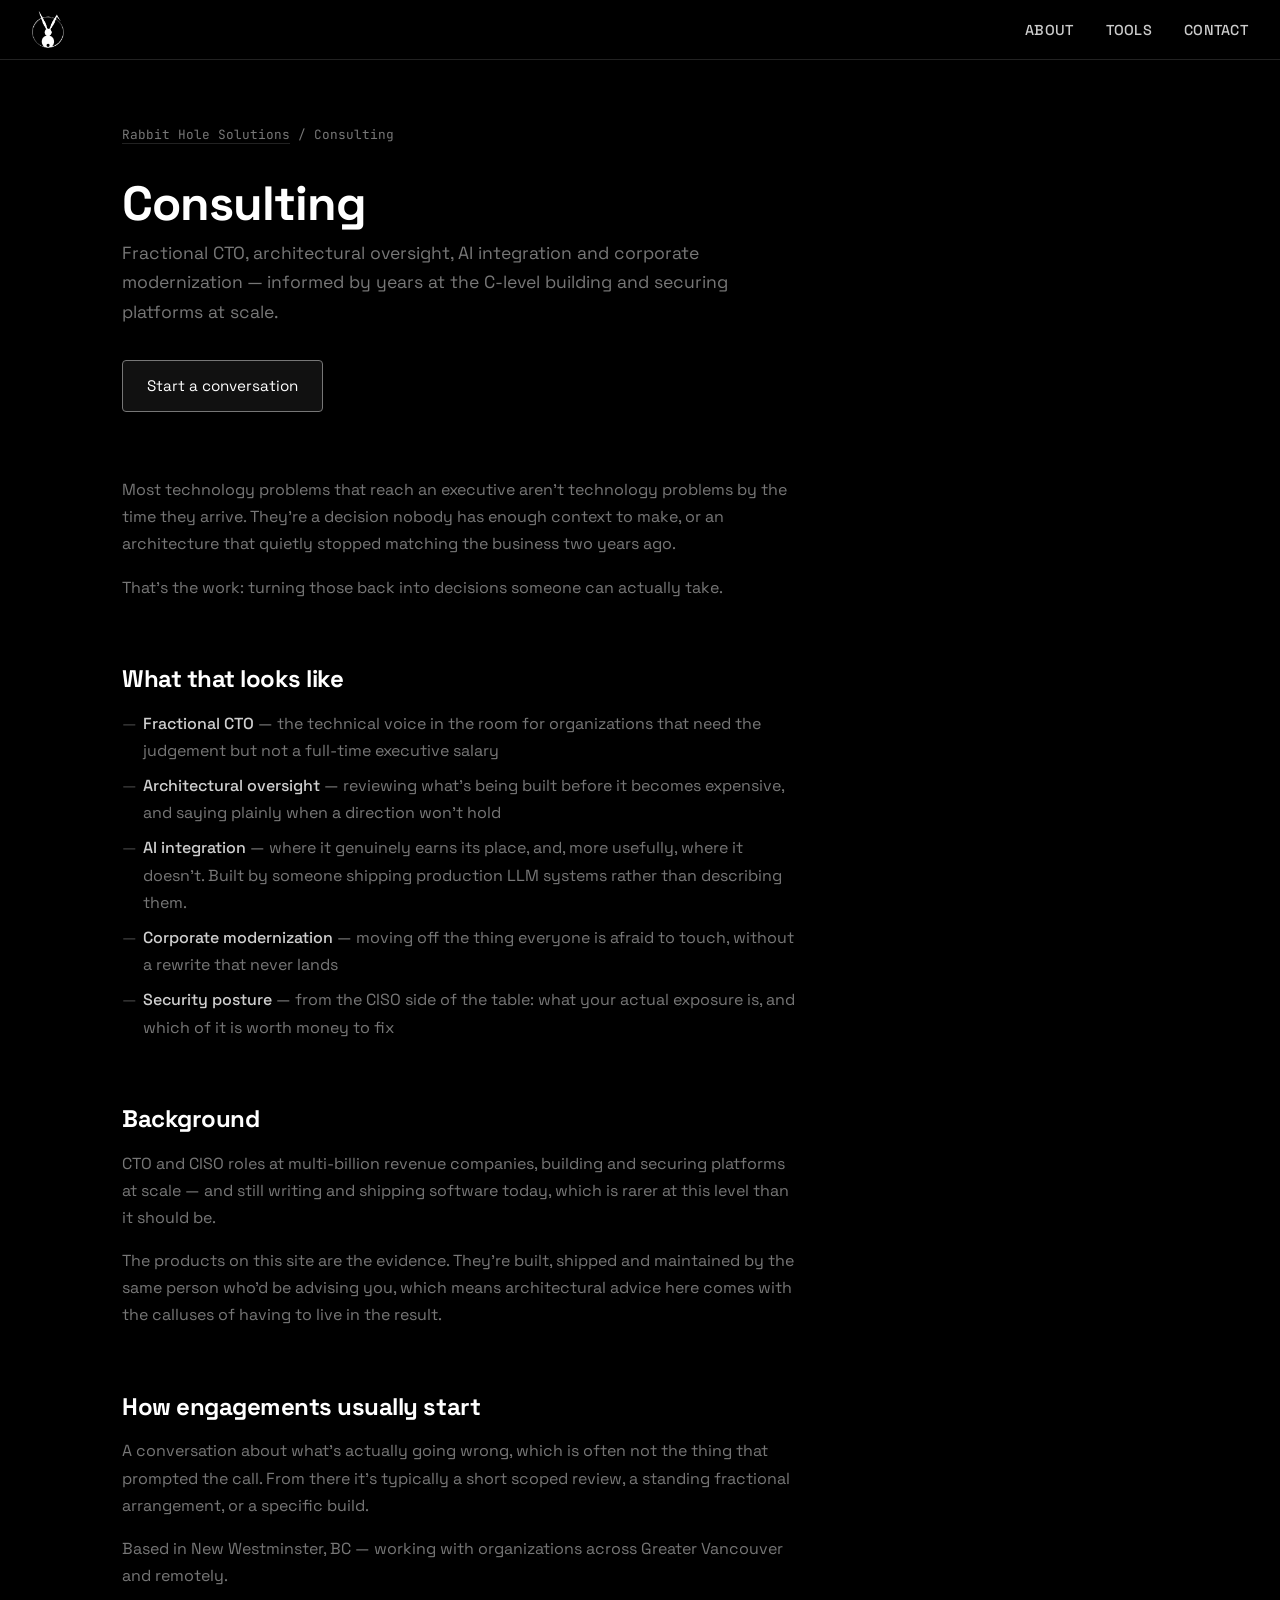
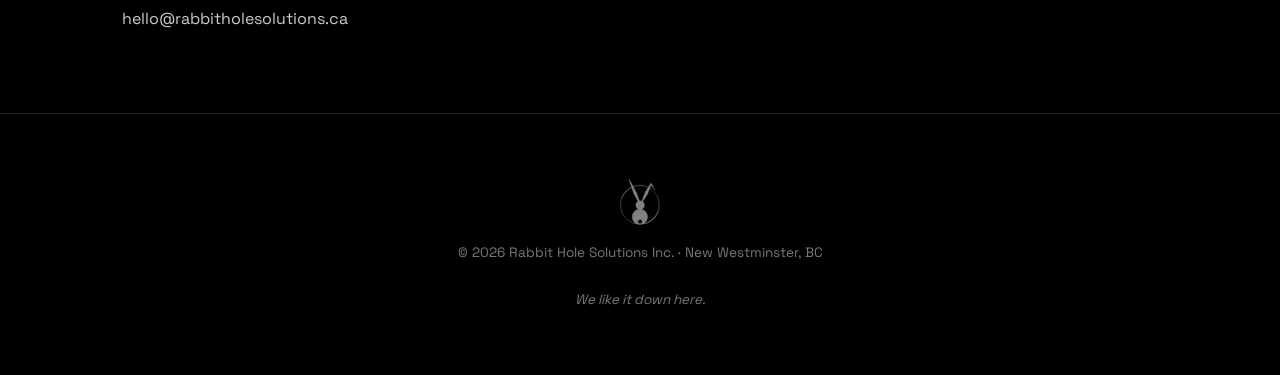
==== consulting/index.html @ 951f1c43 "Product pages at flat URLs, plus a consulting page Six pages: /soundwall/, /tessera/, /highmark-ssh/" ====
<!DOCTYPE html>
<html lang="en">
<head>
    <meta charset="UTF-8">
    <meta name="viewport" content="width=device-width, initial-scale=1.0">
    <title>Consulting — fractional CTO and architectural oversight | Rabbit Hole Solutions</title>
    <meta name="description" content="Fractional CTO, architectural oversight, AI integration and corporate modernization in Vancouver and New Westminster BC — from someone who held the CTO and CISO roles at scale.">
    <meta name="theme-color" content="#000000">
    <link rel="canonical" href="https://rabbitholesolutions.ca/consulting/">

    <meta property="og:site_name" content="Rabbit Hole Solutions Inc.">
    <meta property="og:title" content="Consulting — fractional CTO and architectural oversight">
    <meta property="og:description" content="Fractional CTO, architectural oversight, AI integration and corporate modernization in Vancouver and New Westminster BC — from someone who held the CTO and CISO roles at scale.">
    <meta property="og:image" content="https://rabbitholesolutions.ca/og-card.png">
    <meta property="og:image:width" content="1200">
    <meta property="og:image:height" content="630">
    <meta property="og:url" content="https://rabbitholesolutions.ca/consulting/">
    <meta property="og:type" content="website">

    <meta name="twitter:card" content="summary_large_image">
    <meta name="twitter:title" content="Consulting — fractional CTO and architectural oversight">
    <meta name="twitter:description" content="Fractional CTO, architectural oversight, AI integration and corporate modernization in Vancouver and New Westminster BC — from someone who held the CTO and CISO roles at scale.">
    <meta name="twitter:image" content="https://rabbitholesolutions.ca/og-card.png">

    <link rel="icon" type="image/png" sizes="180x180" href="/favicon.png">
    <link rel="apple-touch-icon" href="/favicon.png">

    <link rel="preconnect" href="https://fonts.googleapis.com">
    <link rel="preconnect" href="https://fonts.gstatic.com" crossorigin>
    <link href="https://fonts.googleapis.com/css2?family=Space+Grotesk:wght@400;500;700&family=JetBrains+Mono:wght@400;500&display=swap" rel="stylesheet">

    <link rel="stylesheet" href="/style.css">

    <script type="application/ld+json">
{
      "@context": "https://schema.org",
      "@type": "ProfessionalService",
      "name": "Rabbit Hole Solutions \u2014 Technology Consulting",
      "description": "Fractional CTO, architectural oversight, AI integration and corporate modernization, from a former CTO and CISO at multi-billion revenue companies.",
      "url": "https://rabbitholesolutions.ca/consulting/",
      "areaServed": "CA",
      "email": "hello@rabbitholesolutions.ca",
      "address": {
            "@type": "PostalAddress",
            "addressLocality": "New Westminster",
            "addressRegion": "BC",
            "addressCountry": "CA"
      },
      "provider": {
            "@type": "Organization",
            "name": "Rabbit Hole Solutions Inc.",
            "url": "https://rabbitholesolutions.ca/"
      }
}
    </script>
</head>
<body>

    <nav class="nav" id="nav">
        <a href="/" class="nav-logo">
            <img src="/inverted.png" alt="Rabbit Hole Solutions" width="32" height="37">
        </a>
        <button class="nav-toggle" aria-label="Menu" aria-expanded="false">
            <span></span><span></span><span></span>
        </button>
        <ul class="nav-links">
            <li><a href="/#about">About</a></li>
            <li><a href="/#tools">Tools</a></li>
            <li><a href="/#contact">Contact</a></li>
        </ul>
    </nav>

    <main class="page">
        <div class="container">
            <p class="breadcrumb"><a href="/">Rabbit Hole Solutions</a> / Consulting</p>

            <div class="product-head">
                <div>
                    <h1 class="product-title">Consulting</h1>
                    <p class="product-tagline">Fractional CTO, architectural oversight, AI integration and corporate modernization — informed by years at the C-level building and securing platforms at scale.</p>
                </div>
            </div>

            <div class="cta-row">
                <a href="mailto:hello@rabbitholesolutions.ca?subject=Consulting" class="cta cta-primary">Start a conversation</a>
            </div>

            <div class="prose">
                <p>Most technology problems that reach an executive aren't technology problems by the time they arrive. They're a decision nobody has enough context to make, or an architecture that quietly stopped matching the business two years ago.</p>
                <p>That's the work: turning those back into decisions someone can actually take.</p>

                <h2>What that looks like</h2>
                <ul>
                    <li><strong>Fractional CTO</strong> — the technical voice in the room for organizations that need the judgement but not a full-time executive salary</li>
                    <li><strong>Architectural oversight</strong> — reviewing what's being built before it becomes expensive, and saying plainly when a direction won't hold</li>
                    <li><strong>AI integration</strong> — where it genuinely earns its place, and, more usefully, where it doesn't. Built by someone shipping production LLM systems rather than describing them.</li>
                    <li><strong>Corporate modernization</strong> — moving off the thing everyone is afraid to touch, without a rewrite that never lands</li>
                    <li><strong>Security posture</strong> — from the CISO side of the table: what your actual exposure is, and which of it is worth money to fix</li>
                </ul>

                <h2>Background</h2>
                <p>CTO and CISO roles at multi-billion revenue companies, building and securing platforms at scale — and still writing and shipping software today, which is rarer at this level than it should be.</p>
                <p>The products on this site are the evidence. They're built, shipped and maintained by the same person who'd be advising you, which means architectural advice here comes with the calluses of having to live in the result.</p>

                <h2>How engagements usually start</h2>
                <p>A conversation about what's actually going wrong, which is often not the thing that prompted the call. From there it's typically a short scoped review, a standing fractional arrangement, or a specific build.</p>
                <p>Based in New Westminster, BC — working with organizations across Greater Vancouver and remotely.</p>

                <p><a href="mailto:hello@rabbitholesolutions.ca?subject=Consulting">hello@rabbitholesolutions.ca</a></p>
            </div>
        </div>
    </main>

    <footer class="footer">
        <div class="container">
            <img src="/inverted.png" alt="" class="footer-logo" width="40" height="47">
            <p class="footer-copy">&copy; 2026 Rabbit Hole Solutions Inc. &middot; New Westminster, BC</p>
            <p class="footer-tagline">We like it down here.</p>
        </div>
    </footer>

    <script>
        var toggle = document.querySelector('.nav-toggle');
        var nav = document.getElementById('nav');
        toggle.addEventListener('click', function() {
            var open = nav.classList.toggle('nav--open');
            toggle.setAttribute('aria-expanded', open);
        });
    </script>

</body>
</html>
---- style.css ----
/* ============================================
   Rabbit Hole Solutions — style.css
   ============================================ */

/* --- Reset & Base --- */

*, *::before, *::after {
    box-sizing: border-box;
    margin: 0;
    padding: 0;
}

html {
    color-scheme: dark;
    scroll-behavior: smooth;
}

body {
    font-family: 'Space Grotesk', system-ui, -apple-system, sans-serif;
    font-size: 1rem;
    line-height: 1.7;
    color: var(--color-text);
    background: var(--color-bg);
    -webkit-font-smoothing: antialiased;
    -moz-osx-font-smoothing: grayscale;
    overflow-x: hidden;
}

/* --- Custom Properties --- */

:root {
    /* Colors */
    --color-bg:             #000000;
    --color-bg-raised:      #0a0a0a;
    --color-bg-card:        #111111;
    --color-bg-card-hover:  #1a1a1a;
    --color-border:         #222222;
    --color-border-hover:   #444444;
    --color-text:           #d0d0d0;
    --color-text-muted:     #777777;
    --color-text-bright:    #ffffff;
    --color-accent:         #ffffff;
    --color-link:           #cccccc;
    --color-link-hover:     #ffffff;

    /* Tag colors */
    --color-tag-vr:         #6c5ce7;
    --color-tag-ai:         #00b894;
    --color-tag-oss:        #fdcb6e;
    --color-tag-quest:      #0984e3;
    --color-tag-dev:        #e17055;
    --color-tag-game:       #d63031;
    --color-tag-music:      #a29bfe;
    --color-tag-media:      #00cec9;
    --color-tag-sec:        #e84393;
    --color-tag-cloud:      #74b9ff;

    /* Typography */
    --font-heading:  'Space Grotesk', system-ui, -apple-system, sans-serif;
    --font-body:     'Space Grotesk', system-ui, -apple-system, sans-serif;
    --font-mono:     'JetBrains Mono', 'Fira Code', 'Cascadia Code', monospace;

    /* Spacing */
    --space-xs:  0.25rem;
    --space-sm:  0.5rem;
    --space-md:  1rem;
    --space-lg:  2rem;
    --space-xl:  4rem;
    --space-2xl: 8rem;

    /* Layout */
    --max-width:   1100px;
    --nav-height:  60px;

    /* Transitions */
    --transition-fast: 150ms ease;
    --transition-med:  300ms ease;
}

/* --- Typography --- */

h1, h2, h3 {
    font-family: var(--font-heading);
    color: var(--color-text-bright);
    letter-spacing: -0.02em;
}

h1 { font-size: clamp(2.5rem, 5vw, 4rem); font-weight: 700; line-height: 1.1; }
h2 { font-size: clamp(1.8rem, 3.5vw, 2.5rem); font-weight: 700; line-height: 1.2; }
h3 { font-size: clamp(1.1rem, 2vw, 1.3rem); font-weight: 500; line-height: 1.3; }

a {
    color: var(--color-link);
    text-decoration: none;
    transition: color var(--transition-fast);
}

a:hover {
    color: var(--color-link-hover);
}

p + p {
    margin-top: var(--space-md);
}

/* --- Layout --- */

.container {
    max-width: var(--max-width);
    margin: 0 auto;
    padding: 0 var(--space-lg);
}

section {
    scroll-margin-top: var(--nav-height);
}

/* --- Section Titles --- */

.section-title {
    text-align: center;
    margin-bottom: var(--space-lg);
}

/* Section divider arcs — disabled for now, re-enable when AI images are in
.section-title::before {
    content: '';
    display: block;
    width: 50px;
    height: 50px;
    border: 1.5px solid var(--color-border-hover);
    border-radius: 50%;
    margin: 0 auto var(--space-lg);
    clip-path: inset(0 0 50% 0);
    opacity: 0.4;
}
*/

.section-subtitle {
    text-align: center;
    color: var(--color-text-muted);
    font-size: 1.1rem;
    margin-top: calc(var(--space-lg) * -0.5);
    margin-bottom: var(--space-xl);
}

/* --- Navigation --- */

.nav {
    position: fixed;
    top: 0;
    left: 0;
    right: 0;
    height: var(--nav-height);
    display: flex;
    align-items: center;
    justify-content: space-between;
    padding: 0 var(--space-lg);
    background: rgba(0, 0, 0, 0.85);
    backdrop-filter: blur(12px);
    -webkit-backdrop-filter: blur(12px);
    border-bottom: 1px solid var(--color-border);
    z-index: 1000;
}

.nav-logo img {
    display: block;
    transition: opacity var(--transition-fast);
}

.nav-logo:hover img {
    opacity: 0.8;
}

.nav-links {
    display: flex;
    list-style: none;
    gap: var(--space-lg);
}

.nav-links a {
    font-size: 0.9rem;
    font-weight: 500;
    letter-spacing: 0.02em;
    text-transform: uppercase;
}

.nav-links a:hover {
    color: var(--color-text-bright);
}

/* Hamburger toggle */
.nav-toggle {
    display: none;
    flex-direction: column;
    justify-content: center;
    gap: 5px;
    background: none;
    border: none;
    cursor: pointer;
    padding: 8px;
    z-index: 1001;
}

.nav-toggle span {
    display: block;
    width: 24px;
    height: 2px;
    background: var(--color-text-bright);
    transition: transform var(--transition-med), opacity var(--transition-med);
}

/* --- Hero --- */

.hero {
    position: relative;
    min-height: 100vh;
    display: flex;
    align-items: center;
    justify-content: center;
    text-align: center;
    padding: var(--nav-height) var(--space-lg) var(--space-xl);
    overflow: hidden;
}

.hero-bg {
    position: absolute;
    left: 0;
    right: 0;
    bottom: 0;
    top: 55%;
    pointer-events: none;
    display: none; /* Hidden until AI-generated images replace the SVG */
}

.hero-motif {
    width: 100%;
    height: 100%;
}

.hero-content {
    position: relative;
    z-index: 1;
    display: flex;
    flex-direction: column;
    align-items: center;
    gap: var(--space-md);
}

.hero-logo {
    max-width: 240px;
    height: auto;
    margin-bottom: var(--space-md);
    filter: drop-shadow(0 0 60px rgba(255, 255, 255, 0.05));
}

.hero-title {
    letter-spacing: -0.03em;
}

.hero-tagline {
    font-size: clamp(1.1rem, 2.5vw, 1.4rem);
    color: var(--color-text-muted);
    font-style: italic;
    margin-top: calc(var(--space-sm) * -1);
}

.hero-cta {
    display: inline-block;
    margin-top: var(--space-lg);
    padding: 0.75rem 2rem;
    border: 1.5px solid var(--color-border-hover);
    border-radius: 4px;
    font-size: 0.95rem;
    font-weight: 500;
    letter-spacing: 0.02em;
    color: var(--color-text);
    transition: border-color var(--transition-med), color var(--transition-med), background var(--transition-med);
}

.hero-cta:hover {
    border-color: var(--color-text-bright);
    color: var(--color-text-bright);
    background: rgba(255, 255, 255, 0.03);
}

/* --- About --- */

.about {
    padding: var(--space-2xl) 0;
}

.about-content {
    display: grid;
    grid-template-columns: 1fr;
    gap: var(--space-xl);
    margin-top: var(--space-lg);
}

.about-text {
    color: var(--color-text);
    font-size: 1.05rem;
}

.about-aside {
    display: flex;
    align-items: center;
    justify-content: center;
}

.about-image {
    max-width: 160px;
    width: 100%;
    height: auto;
    border-radius: 8px;
}

/* --- Tools --- */

.tools {
    padding: var(--space-2xl) 0;
}

.tools-grid {
    display: grid;
    grid-template-columns: repeat(auto-fill, minmax(320px, 1fr));
    gap: var(--space-lg);
}

.tool-card {
    position: relative;
    background: var(--color-bg-card);
    border: 1px solid var(--color-border);
    border-radius: 8px;
    padding: var(--space-lg);
    transition: border-color var(--transition-med), background var(--transition-med);
}

.tool-card:hover {
    border-color: var(--color-border-hover);
    background: var(--color-bg-card-hover);
}

/* Status badges */
.tool-card::after {
    position: absolute;
    top: var(--space-md);
    right: var(--space-md);
    font-size: 0.7rem;
    font-family: var(--font-mono);
    text-transform: uppercase;
    letter-spacing: 0.05em;
    padding: 2px 8px;
    border-radius: 3px;
}

.tool-card[data-status="shipped"]::after {
    content: 'shipped';
    color: #00b894;
    border: 1px solid rgba(0, 184, 148, 0.3);
}

.tool-card[data-status="beta"]::after {
    content: 'beta';
    color: #fdcb6e;
    border: 1px solid rgba(253, 203, 110, 0.3);
}

.tool-card[data-status="coming-soon"]::after {
    content: 'coming soon';
    color: var(--color-text-muted);
    border: 1px solid var(--color-border);
}

.tool-icon {
    margin-bottom: var(--space-md);
    color: var(--color-text-muted);
}

.tool-icon-placeholder {
    width: 48px;
    height: 48px;
}

/* Real app icons, for shipped products only. The --tile modifier is for square
   store art that carries its own background; transparent line-art marks are
   left bare so they sit like the placeholder SVGs beside them. */
.tool-icon-img {
    display: block;
    width: 48px;
    height: 48px;
}

.tool-icon-img--tile {
    border-radius: 10px;
    border: 1px solid var(--color-border);
}

.tool-name {
    margin-bottom: var(--space-sm);
    padding-right: 5rem;
}

/* Tiles for products that have their own page link through the heading.
   Products without a page keep a plain heading, so the absence of a link
   is itself the signal that there is nothing more to read yet. */
.tool-name a {
    color: inherit;
    text-decoration: none;
    border-bottom: 1px solid transparent;
    transition: border-color var(--transition-med);
}

.tool-name a:hover {
    border-bottom-color: var(--color-text-muted);
}

.tool-desc {
    color: var(--color-text-muted);
    font-size: 0.95rem;
    line-height: 1.6;
    margin-bottom: var(--space-md);
}

.tool-tags {
    display: flex;
    flex-wrap: wrap;
    gap: var(--space-sm);
    margin-bottom: var(--space-md);
}

.tag {
    font-size: 0.72rem;
    font-family: var(--font-mono);
    padding: 2px 8px;
    border-radius: 3px;
    background: transparent;
    border: 1px solid;
    white-space: nowrap;
}

.tag-vr    { color: var(--color-tag-vr);    border-color: rgba(108, 92, 231, 0.4); }
.tag-ai    { color: var(--color-tag-ai);    border-color: rgba(0, 184, 148, 0.4); }
.tag-oss   { color: var(--color-tag-oss);   border-color: rgba(253, 203, 110, 0.4); }
.tag-quest { color: var(--color-tag-quest); border-color: rgba(9, 132, 227, 0.4); }
.tag-dev   { color: var(--color-tag-dev);   border-color: rgba(225, 112, 85, 0.4); }
.tag-game  { color: var(--color-tag-game);  border-color: rgba(214, 48, 49, 0.4); }
.tag-music { color: var(--color-tag-music); border-color: rgba(162, 155, 254, 0.4); }
.tag-media { color: var(--color-tag-media); border-color: rgba(0, 206, 201, 0.4); }
.tag-sec   { color: var(--color-tag-sec);   border-color: rgba(232, 67, 147, 0.4); }
.tag-cloud { color: var(--color-tag-cloud); border-color: rgba(116, 185, 255, 0.4); }

.tool-links {
    display: flex;
    flex-wrap: wrap;
    gap: var(--space-md);
}

.tool-link {
    font-size: 0.85rem;
    font-weight: 500;
    color: var(--color-text-muted);
    border-bottom: 1px solid var(--color-border);
    padding-bottom: 1px;
    transition: color var(--transition-fast), border-color var(--transition-fast);
}

.tool-link:hover {
    color: var(--color-text-bright);
    border-color: var(--color-text-bright);
}

/* --- Contact --- */

.contact {
    padding: var(--space-2xl) 0;
}

.contact-intro {
    text-align: center;
    color: var(--color-text-muted);
    font-size: 1.05rem;
    margin-bottom: var(--space-xl);
}

.contact-methods {
    display: flex;
    flex-direction: column;
    align-items: center;
    gap: var(--space-lg);
}

.contact-link {
    display: flex;
    align-items: center;
    gap: var(--space-sm);
    font-size: 1.05rem;
    color: var(--color-text);
    padding: var(--space-md) var(--space-lg);
    border: 1px solid var(--color-border);
    border-radius: 8px;
    transition: border-color var(--transition-med), background var(--transition-med);
    width: 100%;
    max-width: 400px;
    justify-content: center;
}

.contact-link:hover {
    border-color: var(--color-border-hover);
    background: var(--color-bg-card);
    color: var(--color-text-bright);
}

.contact-icon {
    width: 20px;
    height: 20px;
    flex-shrink: 0;
}

/* --- Footer --- */

.footer {
    padding: var(--space-xl) 0;
    border-top: 1px solid var(--color-border);
    text-align: center;
}

.footer .container {
    display: flex;
    flex-direction: column;
    align-items: center;
    gap: var(--space-sm);
}

.footer-logo {
    opacity: 0.5;
    margin-bottom: var(--space-sm);
}

.footer-copy {
    font-size: 0.85rem;
    color: var(--color-text-muted);
}

.footer-tagline {
    font-size: 0.85rem;
    color: var(--color-text-muted);
    font-style: italic;
}

/* --- Scroll Animations --- */

.tool-card,
.about-content,
.section-title,
.contact-methods {
    opacity: 0;
    transform: translateY(20px);
    transition: opacity 0.6s ease, transform 0.6s ease;
}

.tool-card.visible,
.about-content.visible,
.section-title.visible,
.contact-methods.visible {
    opacity: 1;
    transform: translateY(0);
}

/* Stagger tool cards */
.tool-card:nth-child(2) { transition-delay: 0.1s; }
.tool-card:nth-child(3) { transition-delay: 0.2s; }
.tool-card:nth-child(4) { transition-delay: 0.3s; }
.tool-card:nth-child(5) { transition-delay: 0.4s; }
.tool-card:nth-child(6) { transition-delay: 0.5s; }

/* --- Product Pages --- */

.page {
    padding-top: calc(var(--space-xl) + 60px);
    padding-bottom: var(--space-xl);
}

.breadcrumb {
    font-family: var(--font-mono);
    font-size: 0.8rem;
    color: var(--color-text-muted);
    margin-bottom: var(--space-lg);
}

.breadcrumb a {
    color: var(--color-text-muted);
    text-decoration: none;
    border-bottom: 1px solid var(--color-border);
}

.breadcrumb a:hover { color: var(--color-text-bright); }

.product-head {
    display: flex;
    align-items: flex-start;
    gap: var(--space-lg);
    margin-bottom: var(--space-lg);
}

.product-head img {
    width: 72px;
    height: 72px;
    flex: none;
}

.product-head img.tile {
    border-radius: 14px;
    border: 1px solid var(--color-border);
}

.product-title {
    font-size: clamp(2rem, 5vw, 3rem);
    line-height: 1.1;
    margin-bottom: var(--space-sm);
}

.product-tagline {
    color: var(--color-text-muted);
    font-size: 1.1rem;
    max-width: 60ch;
}

/* Status pill — the tile badges are ::after content, which cannot be
   reused here, so this is the standalone equivalent. */
.pill {
    display: inline-block;
    font-family: var(--font-mono);
    font-size: 0.7rem;
    text-transform: uppercase;
    letter-spacing: 0.05em;
    padding: 2px 8px;
    border-radius: 3px;
    margin-bottom: var(--space-sm);
}

.pill-shipped { color: #00b894; border: 1px solid rgba(0, 184, 148, 0.3); }
.pill-beta    { color: #fdcb6e; border: 1px solid rgba(253, 203, 110, 0.3); }

.cta-row {
    display: flex;
    flex-wrap: wrap;
    gap: var(--space-md);
    margin: var(--space-lg) 0 var(--space-xl);
}

.cta {
    display: inline-block;
    padding: 12px 24px;
    border: 1px solid var(--color-border-hover);
    border-radius: 4px;
    color: var(--color-text);
    text-decoration: none;
    font-size: 0.95rem;
    transition: background var(--transition-med), border-color var(--transition-med);
}

.cta:hover { background: var(--color-bg-card-hover); border-color: var(--color-text-muted); }
.cta-primary { background: var(--color-bg-card); border-color: var(--color-text-muted); color: var(--color-text-bright); }

.prose {
    max-width: 68ch;
}

.prose h2 {
    font-size: 1.5rem;
    margin: var(--space-xl) 0 var(--space-md);
}

.prose h3 {
    font-size: 1.05rem;
    margin: var(--space-lg) 0 var(--space-sm);
}

.prose p { margin-bottom: var(--space-md); color: var(--color-text-muted); }
.prose strong { color: var(--color-text); font-weight: 500; }

.prose ul {
    list-style: none;
    margin-bottom: var(--space-md);
}

.prose ul li {
    color: var(--color-text-muted);
    padding-left: 1.3em;
    position: relative;
    margin-bottom: 8px;
}

.prose ul li::before {
    content: '—';
    position: absolute;
    left: 0;
    color: var(--color-border-hover);
}

figure {
    margin: var(--space-lg) 0;
}

figure img {
    width: 100%;
    height: auto;
    border-radius: 6px;
    border: 1px solid var(--color-border);
    display: block;
}

figcaption {
    font-size: 0.85rem;
    color: var(--color-text-muted);
    margin-top: var(--space-sm);
    font-family: var(--font-mono);
}

.stat-row {
    display: grid;
    grid-template-columns: repeat(auto-fit, minmax(150px, 1fr));
    gap: var(--space-md);
    margin: var(--space-lg) 0;
}

.stat {
    border: 1px solid var(--color-border);
    border-radius: 6px;
    padding: var(--space-md);
    background: var(--color-bg-card);
}

.stat b {
    display: block;
    font-size: 1.6rem;
    color: var(--color-text-bright);
    font-weight: 700;
    line-height: 1.2;
}

.stat span {
    font-size: 0.82rem;
    color: var(--color-text-muted);
}

.spec {
    border-top: 1px solid var(--color-border);
    margin-top: var(--space-lg);
}

.spec div {
    display: flex;
    gap: var(--space-md);
    padding: 10px 0;
    border-bottom: 1px solid var(--color-border);
    font-size: 0.9rem;
}

.spec dt {
    flex: 0 0 30%;
    color: var(--color-text-muted);
    font-family: var(--font-mono);
    font-size: 0.82rem;
}

.spec dd { color: var(--color-text); }

/* --- Responsive --- */

@media (min-width: 768px) {
    .about-content {
        grid-template-columns: 1.5fr 1fr;
        align-items: center;
    }
}

@media (max-width: 767px) {
    .nav-toggle {
        display: flex;
    }

    .nav-links {
        position: fixed;
        top: 0;
        right: 0;
        bottom: 0;
        width: 250px;
        flex-direction: column;
        background: rgba(0, 0, 0, 0.95);
        backdrop-filter: blur(12px);
        -webkit-backdrop-filter: blur(12px);
        padding: calc(var(--nav-height) + var(--space-lg)) var(--space-lg) var(--space-lg);
        border-left: 1px solid var(--color-border);
        transform: translateX(100%);
        transition: transform var(--transition-med);
        gap: var(--space-md);
    }

    .nav--open .nav-links {
        transform: translateX(0);
    }

    /* Hamburger animation */
    .nav--open .nav-toggle span:nth-child(1) {
        transform: translateY(7px) rotate(45deg);
    }

    .nav--open .nav-toggle span:nth-child(2) {
        opacity: 0;
    }

    .nav--open .nav-toggle span:nth-child(3) {
        transform: translateY(-7px) rotate(-45deg);
    }

    .hero-logo {
        max-width: 180px;
    }

    .tools-grid {
        grid-template-columns: 1fr;
    }

    .tool-name {
        padding-right: 0;
    }

    .tool-card::after {
        position: static;
        display: inline-block;
        margin-bottom: var(--space-sm);
    }

    .product-head {
        flex-direction: column;
        gap: var(--space-md);
    }

    .spec div {
        flex-direction: column;
        gap: 2px;
    }

    .spec dt { flex: none; }
}
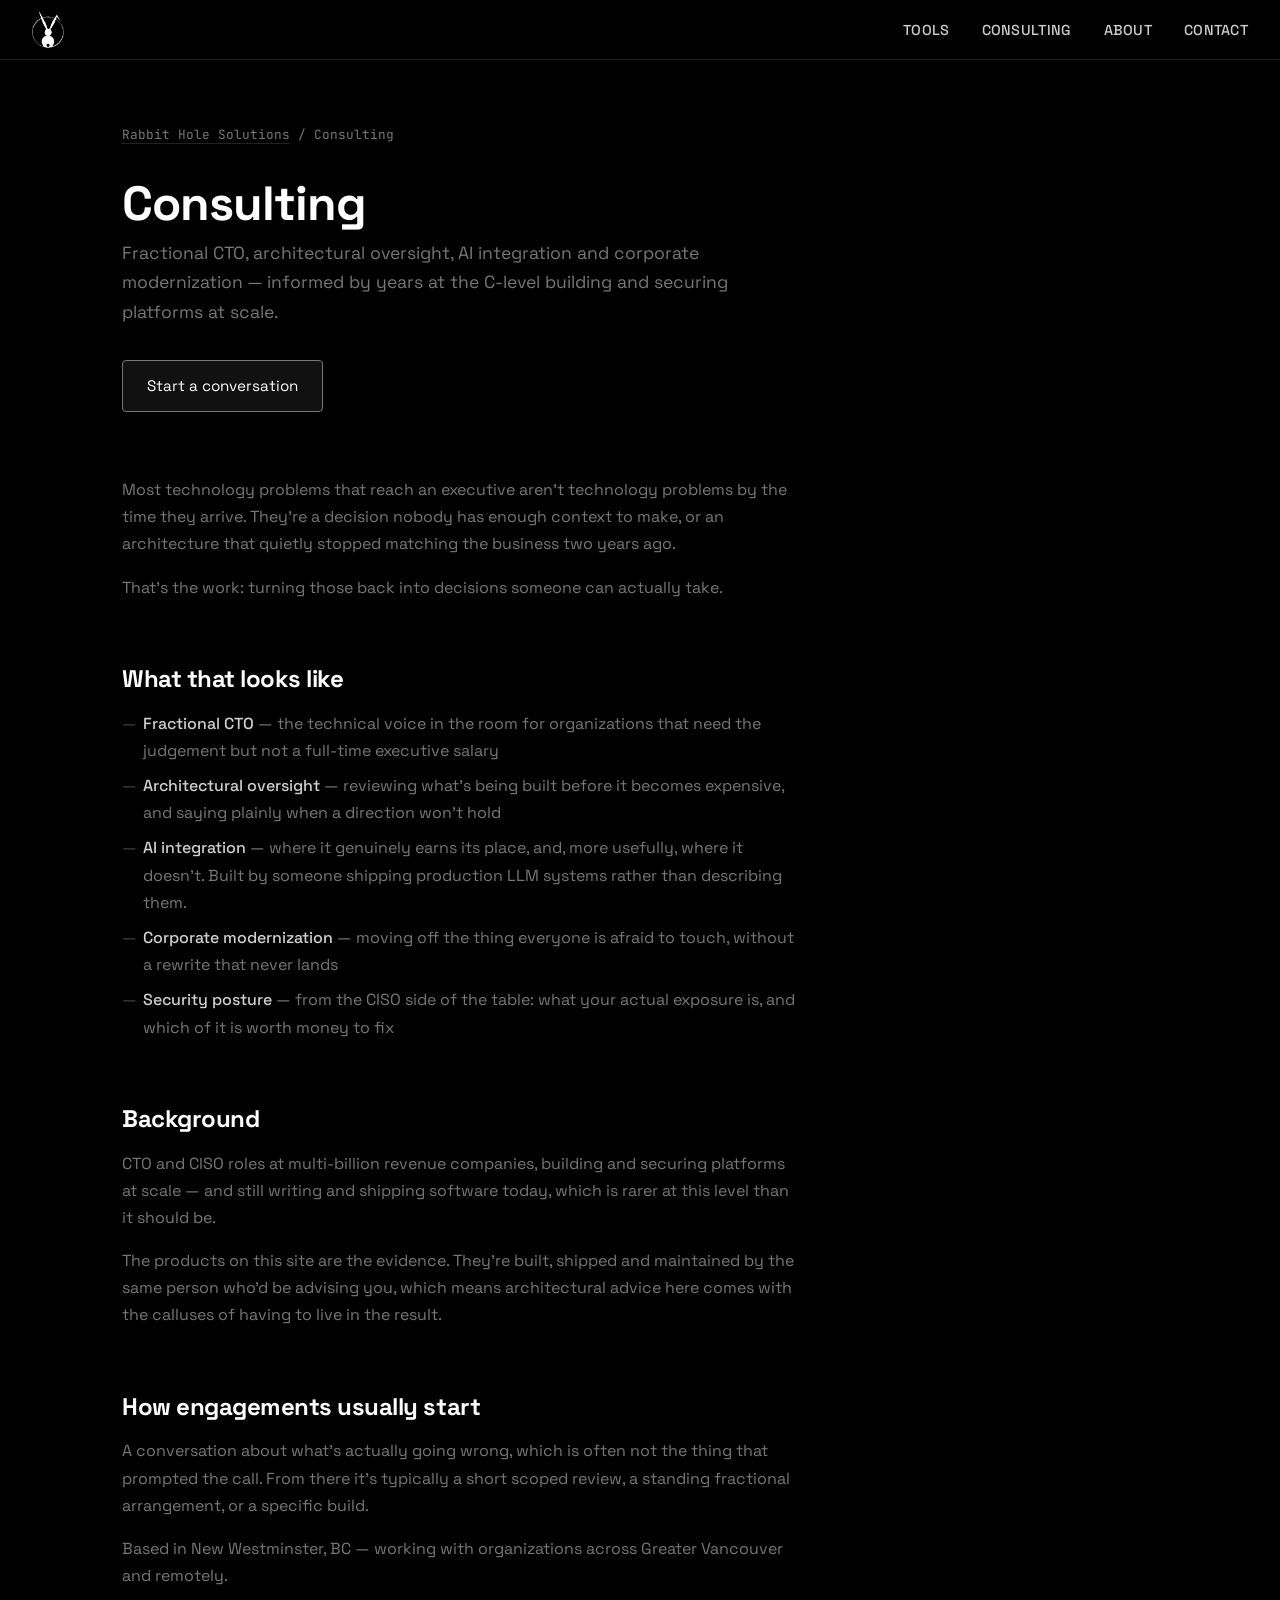
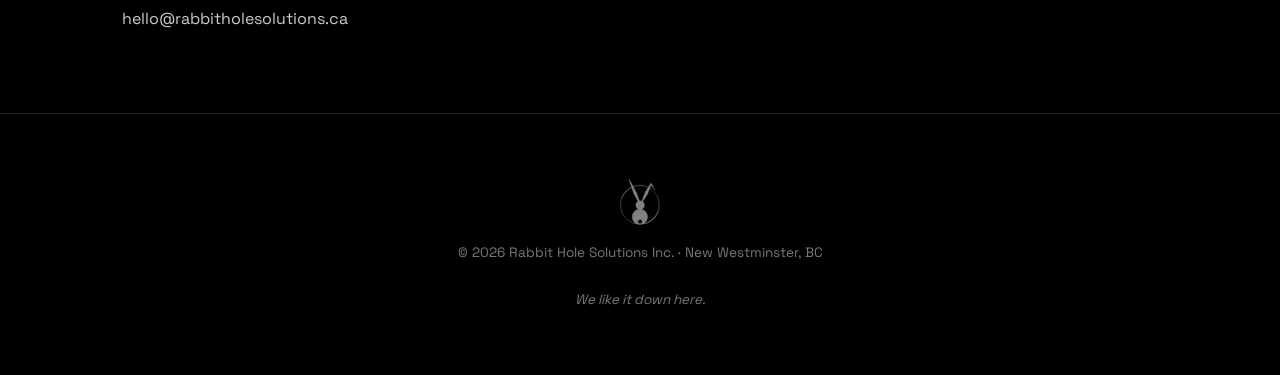
==== commit 23222bdb: "Add Consulting to the nav on every page It points at /consulting/ rather than the #consulting anchor" ====
--- a/consulting/index.html
+++ b/consulting/index.html
@@ -64,8 +64,9 @@
             <span></span><span></span><span></span>
         </button>
         <ul class="nav-links">
+            <li><a href="/#tools">Tools</a></li>
+            <li><a href="/consulting/">Consulting</a></li>
             <li><a href="/#about">About</a></li>
-            <li><a href="/#tools">Tools</a></li>
             <li><a href="/#contact">Contact</a></li>
         </ul>
     </nav>
--- a/style.css
+++ b/style.css
@@ -470,6 +470,59 @@
     border-color: var(--color-text-bright);
 }
 
+/* --- Consulting callout --- */
+
+/* Sits between the product grid and the about copy, deliberately not
+   shaped like a tool card — consulting is a different offer to a
+   different buyer, and should not read as the eighth product. */
+.consulting {
+    padding: 0 0 var(--space-2xl);
+}
+
+.soft-rule {
+    border: 0;
+    height: 1px;
+    background: linear-gradient(90deg, transparent, var(--color-border), transparent);
+    margin: 0 0 var(--space-2xl);
+}
+
+.consult-card {
+    max-width: 660px;
+    margin: 0 auto;
+    text-align: center;
+    padding: var(--space-xl) var(--space-lg);
+    border: 1px solid var(--color-border);
+    border-radius: 8px;
+    background: var(--color-bg-card);
+    transition: border-color var(--transition-med), background var(--transition-med);
+}
+
+.consult-card:hover {
+    border-color: var(--color-border-hover);
+    background: var(--color-bg-card-hover);
+}
+
+.consult-eyebrow {
+    font-family: var(--font-mono);
+    font-size: 0.72rem;
+    text-transform: uppercase;
+    letter-spacing: 0.12em;
+    color: var(--color-text-muted);
+    margin-bottom: var(--space-sm);
+}
+
+.consult-title {
+    font-size: clamp(1.4rem, 3.5vw, 1.9rem);
+    margin-bottom: var(--space-md);
+}
+
+.consult-desc {
+    color: var(--color-text-muted);
+    font-size: 0.98rem;
+    margin: 0 auto var(--space-lg);
+    max-width: 52ch;
+}
+
 /* --- Contact --- */
 
 .contact {
@@ -553,6 +606,7 @@
 .tool-card,
 .about-content,
 .section-title,
+.consult-card,
 .contact-methods {
     opacity: 0;
     transform: translateY(20px);
@@ -562,6 +616,7 @@
 .tool-card.visible,
 .about-content.visible,
 .section-title.visible,
+.consult-card.visible,
 .contact-methods.visible {
     opacity: 1;
     transform: translateY(0);
